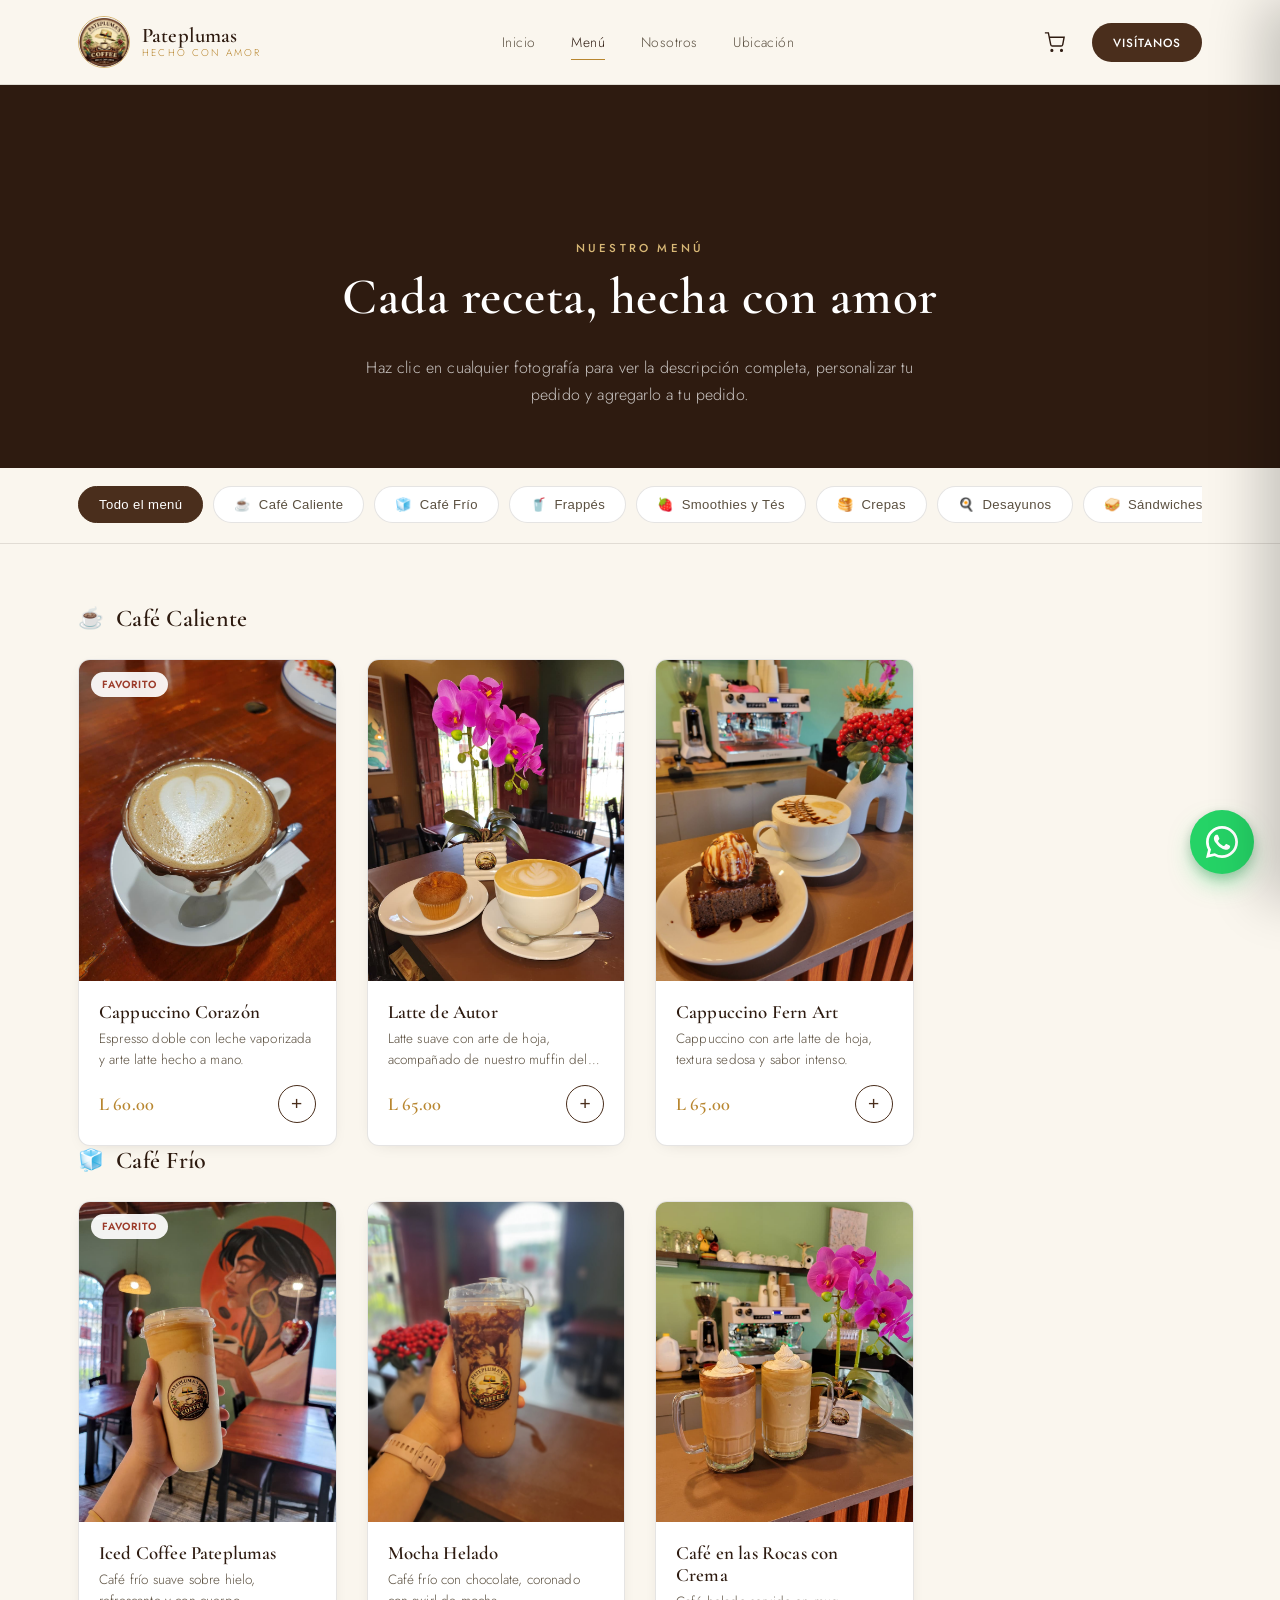
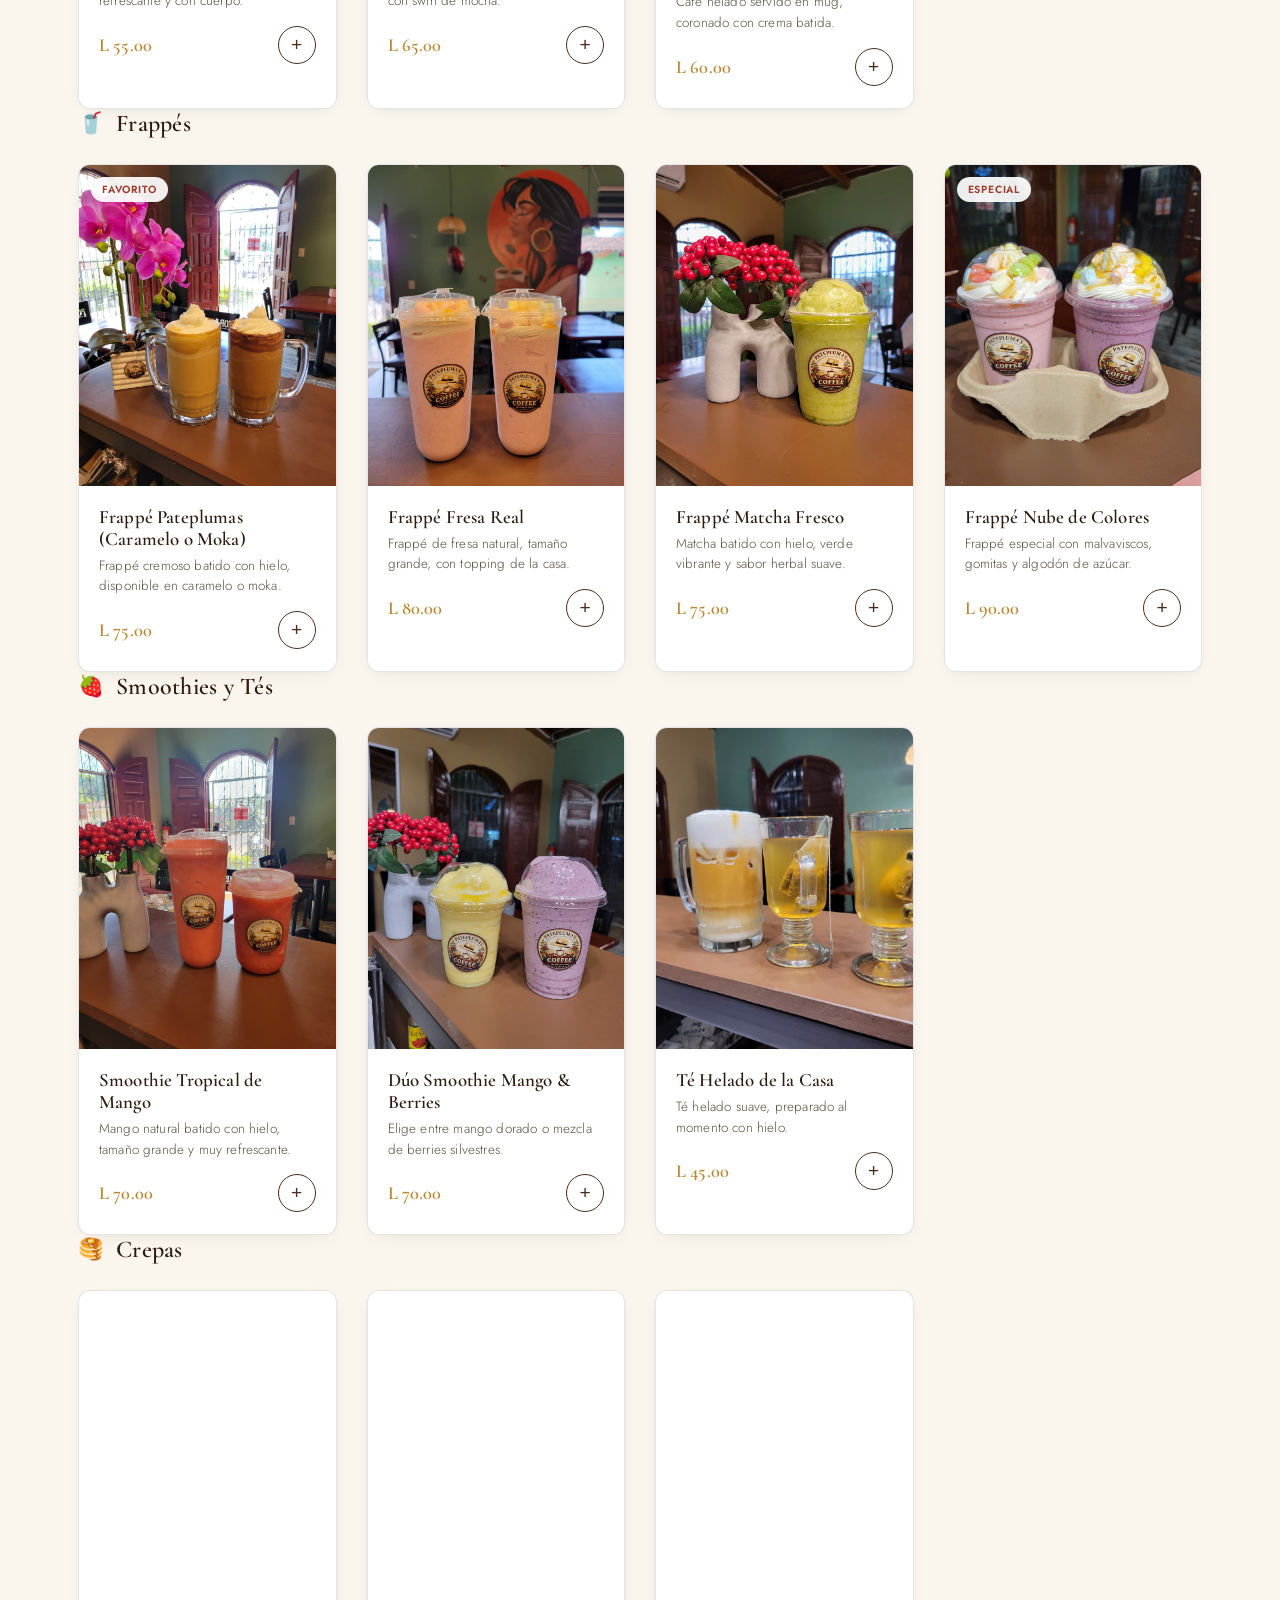
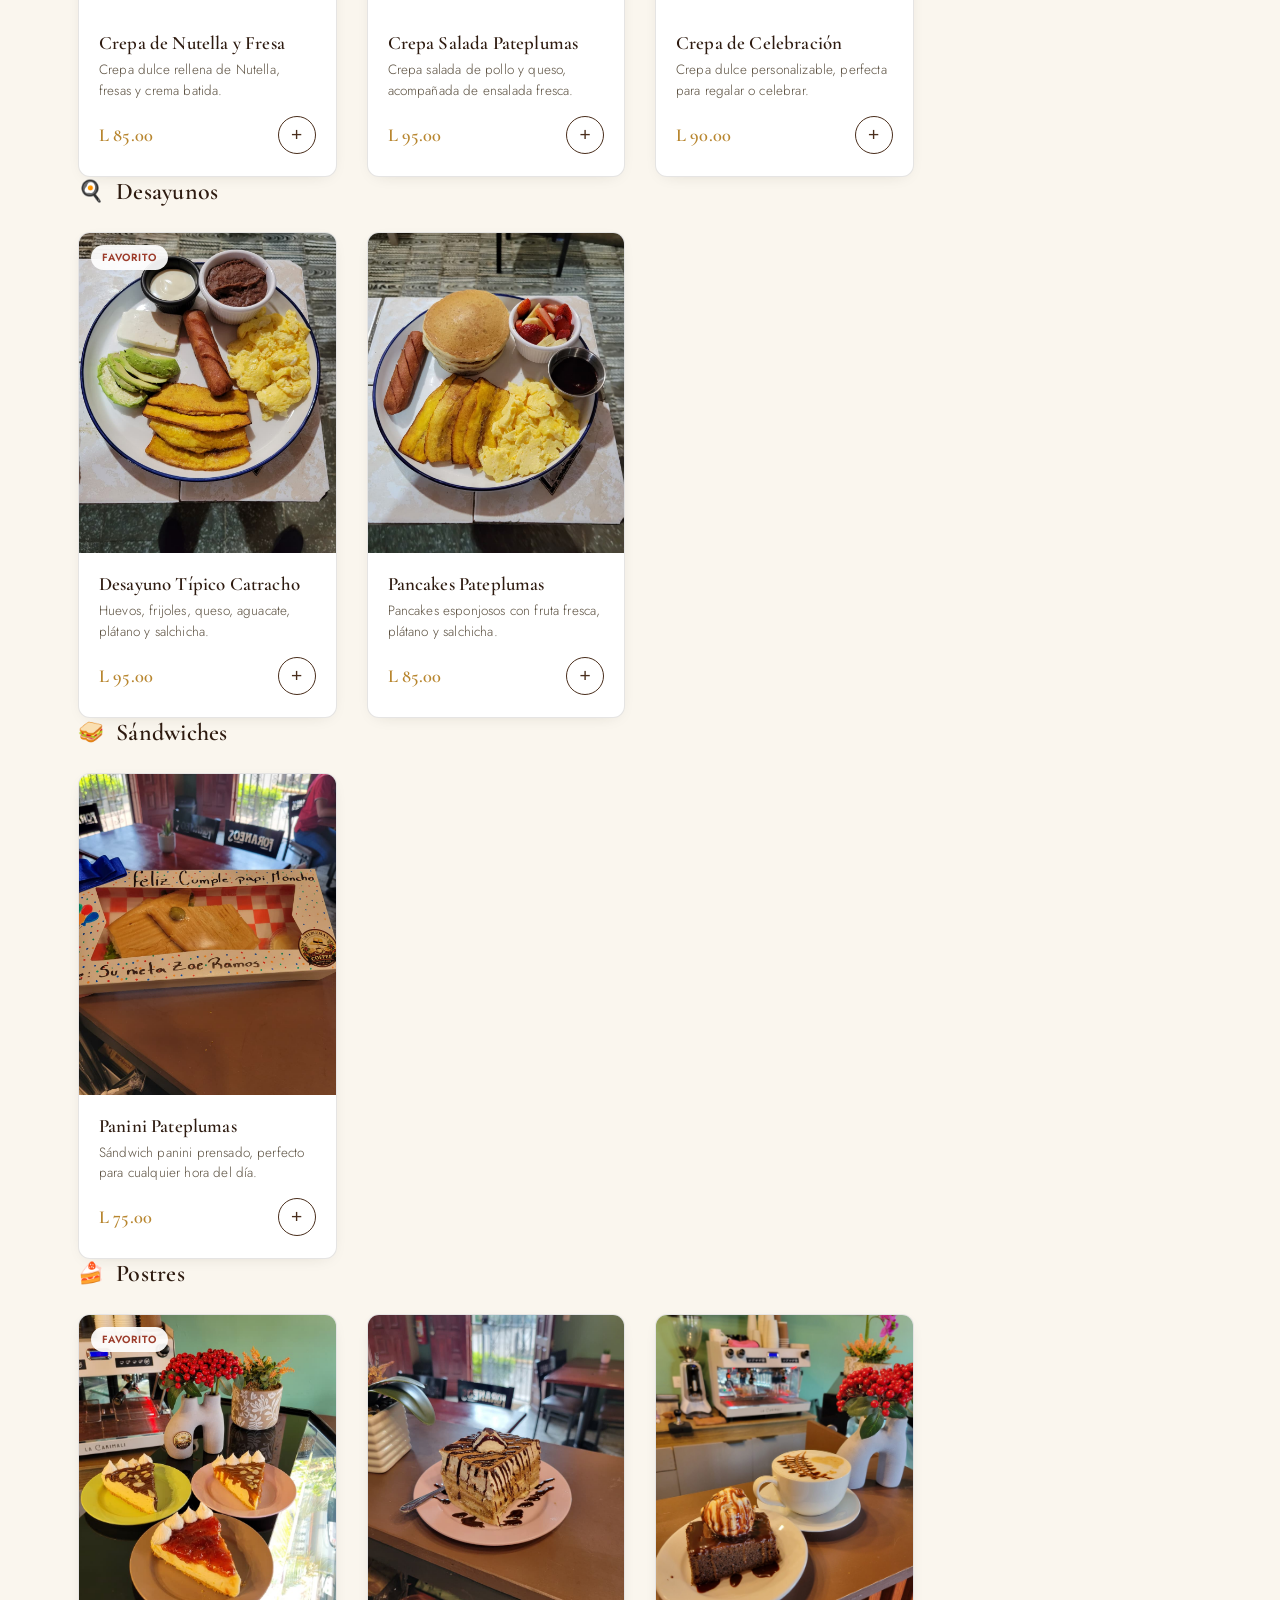
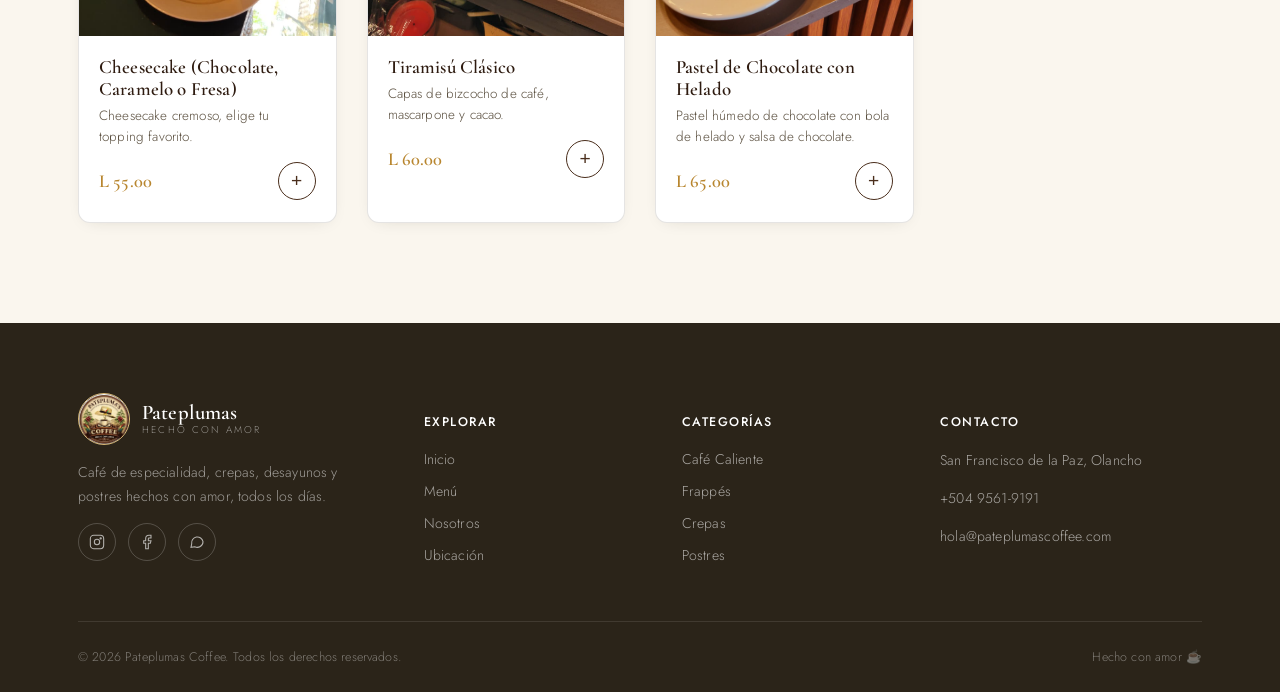
==== menu.html @ cf1da81b "Initial commit: sitio Pateplumas Coffee Sitio estático (inicio, menú, nosotros) con carrito vía What" ====
<!doctype html>
<html lang="es">
<head>
<meta charset="UTF-8" />
<meta name="viewport" content="width=device-width, initial-scale=1.0" />
<title>Menú — Pateplumas Coffee</title>
<meta name="description" content="Explora el menú completo de Pateplumas Coffee: cafés, frappés, smoothies, crepas, desayunos y postres. Ordena en línea y recoge en tienda." />
<link rel="icon" href="assets/img/logo.jpeg" />
<link rel="preconnect" href="https://fonts.googleapis.com" />
<link rel="preconnect" href="https://fonts.gstatic.com" crossorigin />
<link href="https://fonts.googleapis.com/css2?family=Cormorant+Garamond:ital,wght@0,500;0,600;0,700;1,500&family=Jost:wght@300;400;500;600&display=swap" rel="stylesheet" />
<link rel="stylesheet" href="assets/css/style.css" />
</head>
<body>

<!-- ============ HEADER ============ -->
<header class="site-header">
  <div class="container">
    <a href="index.html" class="brand">
      <img src="assets/img/logo.jpeg" alt="Pateplumas Coffee" />
      <span class="brand-text">
        <span class="name">Pateplumas</span>
        <span class="tag">Hecho con amor</span>
      </span>
    </a>

    <nav class="main-nav">
      <a href="index.html">Inicio</a>
      <a href="menu.html" class="active">Menú</a>
      <a href="nosotros.html">Nosotros</a>
      <a href="index.html#ubicacion">Ubicación</a>
    </nav>

    <div class="header-actions">
      <button type="button" class="icon-btn" data-open-cart aria-label="Ver pedido">
        <svg viewBox="0 0 24 24" fill="none" stroke="currentColor" stroke-width="1.6"><circle cx="9" cy="21" r="1"/><circle cx="20" cy="21" r="1"/><path d="M1 1h4l2.68 13.39a2 2 0 0 0 2 1.61h9.72a2 2 0 0 0 2-1.61L23 6H6"/></svg>
        <span class="cart-count">0</span>
      </button>
      <a href="index.html#ubicacion" class="btn btn-primary btn-sm">Visítanos</a>
      <button type="button" class="nav-toggle" id="nav-toggle" aria-label="Menú">
        <svg width="24" height="24" viewBox="0 0 24 24" fill="none" stroke="currentColor" stroke-width="1.6"><path d="M3 6h18M3 12h18M3 18h18"/></svg>
      </button>
    </div>
  </div>
</header>

<!-- ============ MENU HERO ============ -->
<section class="menu-hero">
  <div class="container">
    <span class="eyebrow">Nuestro menú</span>
    <h1>Cada receta, hecha con amor</h1>
    <p>Haz clic en cualquier fotografía para ver la descripción completa, personalizar tu pedido y agregarlo a tu pedido.</p>
  </div>
</section>

<!-- ============ FILTROS ============ -->
<div class="filter-bar">
  <div class="container">
    <div class="filter-scroll" id="filter-scroll">
      <button type="button" class="filter-pill active" data-filter="todos">Todo el menú</button>
      <!-- Se agregan dinámicamente los filtros por categoría -->
    </div>
  </div>
</div>

<!-- ============ PRODUCTOS ============ -->
<section class="product-section">
  <div class="container" id="menu-container"></div>
</section>

<!-- ============ FOOTER ============ -->
<footer class="site-footer">
  <div class="container">
    <div class="footer-grid">
      <div class="footer-brand">
        <a href="index.html" class="brand">
          <img src="assets/img/logo.jpeg" alt="Pateplumas Coffee" />
          <span class="brand-text"><span class="name">Pateplumas</span><span class="tag" style="color:rgba(255,255,255,0.5)">Hecho con amor</span></span>
        </a>
        <p>Café de especialidad, crepas, desayunos y postres hechos con amor, todos los días.</p>
        <div class="social-row">
          <a href="#" aria-label="Instagram"><svg width="16" height="16" viewBox="0 0 24 24" fill="none" stroke="currentColor" stroke-width="1.6"><rect x="2" y="2" width="20" height="20" rx="5"/><circle cx="12" cy="12" r="4"/><circle cx="17.5" cy="6.5" r="1"/></svg></a>
          <a href="#" aria-label="Facebook"><svg width="16" height="16" viewBox="0 0 24 24" fill="none" stroke="currentColor" stroke-width="1.6"><path d="M18 2h-3a5 5 0 0 0-5 5v3H7v4h3v8h4v-8h3l1-4h-4V7a1 1 0 0 1 1-1h3z"/></svg></a>
          <a href="#" aria-label="WhatsApp"><svg width="16" height="16" viewBox="0 0 24 24" fill="none" stroke="currentColor" stroke-width="1.6"><path d="M21 11.5a8.5 8.5 0 0 1-12.36 7.56L3 20l1.05-5.4A8.5 8.5 0 1 1 21 11.5z"/></svg></a>
        </div>
      </div>
      <div class="footer-col">
        <h5>Explorar</h5>
        <a href="index.html">Inicio</a>
        <a href="menu.html">Menú</a>
        <a href="nosotros.html">Nosotros</a>
        <a href="index.html#ubicacion">Ubicación</a>
      </div>
      <div class="footer-col">
        <h5>Categorías</h5>
        <a href="menu.html?cat=cafe-caliente">Café Caliente</a>
        <a href="menu.html?cat=frappes">Frappés</a>
        <a href="menu.html?cat=crepas">Crepas</a>
        <a href="menu.html?cat=postres">Postres</a>
      </div>
      <div class="footer-col">
        <h5>Contacto</h5>
        <p>San Francisco de la Paz, Olancho</p>
        <p>+504 9561-9191</p>
        <p>hola@pateplumascoffee.com</p>
      </div>
    </div>
    <div class="footer-bottom">
      <span>© 2026 Pateplumas Coffee. Todos los derechos reservados.</span>
      <span>Hecho con amor ☕</span>
    </div>
  </div>
</footer>

<!-- ============ OVERLAY / MODAL / DRAWER / TOAST ============ -->
<div class="overlay" id="overlay"></div>

<div class="modal" id="product-modal">
  <button type="button" class="modal-close" id="modal-close-btn" aria-label="Cerrar">
    <svg width="16" height="16" viewBox="0 0 24 24" fill="none" stroke="currentColor" stroke-width="2"><path d="M18 6 6 18M6 6l12 12"/></svg>
  </button>
  <div class="product-modal-grid">
    <div class="product-modal-photo"><img id="modal-photo" src="" alt="" /></div>
    <div class="product-modal-info">
      <span class="cat-label" id="modal-cat"></span>
      <h2 id="modal-name"></h2>
      <p class="long-desc" id="modal-desc"></p>

      <div class="option-group" id="modal-sizes">
        <div class="og-title">Tamaño</div>
        <div class="option-pills"></div>
      </div>

      <div class="option-group" id="modal-extras">
        <div class="og-title">Personaliza tu pedido</div>
        <div class="extras-list"></div>
      </div>

      <div class="qty-row">
        <div class="og-title" style="margin:0">Cantidad</div>
        <div class="qty-control">
          <button type="button" id="modal-qty-minus">−</button>
          <span id="modal-qty">1</span>
          <button type="button" id="modal-qty-plus">+</button>
        </div>
      </div>

      <div class="qty-row">
        <span class="og-title" style="margin:0">Total</span>
        <span class="modal-total" id="modal-total">L 0.00</span>
      </div>

      <button type="button" class="btn btn-primary btn-block" id="modal-add-btn">Agregar al pedido</button>
    </div>
  </div>
</div>

<div class="drawer" id="cart-drawer">
  <div class="drawer-head">
    <h3>Tu pedido</h3>
    <button type="button" class="icon-btn" data-close-cart aria-label="Cerrar pedido">
      <svg width="18" height="18" viewBox="0 0 24 24" fill="none" stroke="currentColor" stroke-width="1.8"><path d="M18 6 6 18M6 6l12 12"/></svg>
    </button>
  </div>

  <!-- Paso: Carrito -->
  <div class="checkout-step active" id="step-cart">
    <div class="drawer-body" id="drawer-cart-body"></div>
    <div class="drawer-foot">
      <div class="summary-row total"><span>Subtotal</span><span id="drawer-subtotal">L 0.00</span></div>
      <p style="font-size:0.74rem;color:var(--color-ink-soft);margin:8px 0 16px">El total final se confirma en tienda al momento de recoger.</p>
      <button type="button" class="btn btn-primary btn-block" id="cart-checkout-btn" disabled>Continuar pedido</button>
    </div>
  </div>

  <!-- Paso: Detalles del pedido -->
  <div class="checkout-step" id="step-details">
    <div class="drawer-body">
      <button type="button" class="step-back" data-back-to="cart">← Volver al pedido</button>
      <h3 style="margin-bottom:6px">Datos para recoger tu pedido</h3>
      <p style="font-size:0.82rem;margin-bottom:18px">Al enviar, se abrirá WhatsApp con tu pedido completo listo para mandar.</p>
      <form id="details-form">
        <div class="field"><label>Nombre completo</label><input type="text" id="field-name" required /></div>
        <div class="field"><label>Teléfono</label><input type="tel" id="field-phone" required /></div>
        <div class="field">
          <label>¿Cuándo recoges?</label>
          <select id="field-time" required>
            <option value="">Selecciona una opción</option>
            <option value="asap">Lo antes posible (20-25 min)</option>
            <option value="30">En 30 minutos</option>
            <option value="60">En 1 hora</option>
            <option value="120">En 2 horas</option>
          </select>
        </div>
        <div class="field">
          <label>Método de pago en tienda</label>
          <select id="field-payment">
            <option value="Efectivo">Efectivo</option>
            <option value="Tarjeta">Tarjeta</option>
          </select>
        </div>
        <div class="field"><label>Notas especiales (opcional)</label><textarea id="field-notes" placeholder="Ej. mensaje para caja de regalo, alergias, etc."></textarea></div>

        <div class="summary-row total" style="margin-bottom:18px"><span>Subtotal</span><span id="details-subtotal">L 0.00</span></div>
        <button type="submit" class="btn btn-gold btn-block">
          <svg width="18" height="18" viewBox="0 0 32 32" fill="currentColor"><path d="M16 0C7.163 0 0 7.163 0 16c0 2.837.741 5.5 2.041 7.812L0 32l8.354-2.021A15.9 15.9 0 0 0 16 32c8.837 0 16-7.163 16-16S24.837 0 16 0zm0 29.257a13.19 13.19 0 0 1-6.729-1.84l-.483-.287-4.995 1.208 1.234-4.87-.315-.5A13.19 13.19 0 0 1 2.743 16C2.743 8.7 8.7 2.743 16 2.743S29.257 8.7 29.257 16 23.3 29.257 16 29.257zm7.29-9.876c-.399-.2-2.36-1.166-2.726-1.3-.365-.133-.63-.2-.897.2-.266.399-1.03 1.3-1.263 1.566-.233.266-.465.3-.864.1-.399-.2-1.685-.621-3.21-1.981-1.187-1.059-1.989-2.367-2.222-2.766-.233-.399-.025-.615.175-.814.18-.18.4-.465.6-.698.2-.233.266-.399.4-.665.133-.266.066-.499-.033-.698-.1-.2-.897-2.164-1.229-2.964-.324-.777-.653-.672-.897-.685l-.764-.014c-.266 0-.698.1-1.063.499-.365.399-1.396 1.364-1.396 3.328 0 1.964 1.429 3.862 1.628 4.129.2.266 2.812 4.293 6.815 6.02.952.411 1.694.657 2.273.841.955.304 1.825.261 2.512.158.766-.114 2.36-.965 2.693-1.897.333-.931.333-1.73.233-1.897-.1-.166-.365-.266-.764-.465z"/></svg>
          Enviar pedido por WhatsApp
        </button>
      </form>
    </div>
  </div>

  <!-- Paso: Confirmación -->
  <div class="checkout-step" id="step-confirm">
    <div class="drawer-body">
      <div class="confirm-box">
        <div class="check-circle">✓</div>
        <p class="eyebrow" style="margin-bottom:0">Pedido listo para enviar</p>
        <div class="order-no" id="confirm-order-no">PP-000000</div>
        <p>Recoge tu pedido: <strong id="confirm-pickup"></strong></p>
        <div class="receipt" id="confirm-receipt"></div>
        <p style="font-size:0.8rem;margin-bottom:14px">Deberías ver WhatsApp abierto en otra pestaña. Si no se abrió, usa el botón:</p>
        <a href="#" id="whatsapp-link" target="_blank" rel="noopener" class="btn btn-gold btn-block" style="margin-bottom:12px">Enviar pedido por WhatsApp</a>
        <button type="button" class="btn btn-outline btn-block" id="new-order-btn">Listo</button>
      </div>
    </div>
  </div>
</div>

<a href="#" class="whatsapp-float" target="_blank" rel="noopener" aria-label="Escríbenos por WhatsApp">
  <svg viewBox="0 0 32 32" fill="#fff"><path d="M16 0C7.163 0 0 7.163 0 16c0 2.837.741 5.5 2.041 7.812L0 32l8.354-2.021A15.9 15.9 0 0 0 16 32c8.837 0 16-7.163 16-16S24.837 0 16 0zm0 29.257a13.19 13.19 0 0 1-6.729-1.84l-.483-.287-4.995 1.208 1.234-4.87-.315-.5A13.19 13.19 0 0 1 2.743 16C2.743 8.7 8.7 2.743 16 2.743S29.257 8.7 29.257 16 23.3 29.257 16 29.257zm7.29-9.876c-.399-.2-2.36-1.166-2.726-1.3-.365-.133-.63-.2-.897.2-.266.399-1.03 1.3-1.263 1.566-.233.266-.465.3-.864.1-.399-.2-1.685-.621-3.21-1.981-1.187-1.059-1.989-2.367-2.222-2.766-.233-.399-.025-.615.175-.814.18-.18.4-.465.6-.698.2-.233.266-.399.4-.665.133-.266.066-.499-.033-.698-.1-.2-.897-2.164-1.229-2.964-.324-.777-.653-.672-.897-.685l-.764-.014c-.266 0-.698.1-1.063.499-.365.399-1.396 1.364-1.396 3.328 0 1.964 1.429 3.862 1.628 4.129.2.266 2.812 4.293 6.815 6.02.952.411 1.694.657 2.273.841.955.304 1.825.261 2.512.158.766-.114 2.36-.965 2.693-1.897.333-.931.333-1.73.233-1.897-.1-.166-.365-.266-.764-.465z"/></svg>
</a>

<div class="toast" id="toast"></div>

<script src="assets/js/data.js"></script>
<script src="assets/js/app.js"></script>
<script>
  document.addEventListener("DOMContentLoaded", () => {
    // Construir filtros por categoría dinámicamente
    const filterScroll = document.getElementById("filter-scroll");
    CATEGORIES.forEach((cat) => {
      const btn = document.createElement("button");
      btn.type = "button";
      btn.className = "filter-pill";
      btn.setAttribute("data-filter", cat.id);
      btn.innerHTML = `<span>${cat.icon}</span> ${cat.name}`;
      filterScroll.appendChild(btn);
    });

    // Construir el catálogo agrupado por categoría
    const container = document.getElementById("menu-container");
    container.innerHTML = CATEGORIES.map((cat) => {
      const products = getProductsByCategory(cat.id);
      if (!products.length) return "";
      return `
        <div class="menu-category-block" data-category="${cat.id}">
          <h2 class="category-title"><span class="icon">${cat.icon}</span> ${cat.name}</h2>
          <div class="product-grid">
            ${products
              .map(
                (p) => `
              <div class="product-card" data-product-id="${p.id}">
                <div class="product-photo reveal">
                  <img src="${p.img}" alt="${p.name}" loading="lazy" />
                  ${p.tags && p.tags.length ? `<span class="product-tag">${p.tags[0]}</span>` : ""}
                </div>
                <div class="product-body">
                  <div class="pname">${p.name}</div>
                  <div class="pdesc">${p.shortDesc}</div>
                  <div class="product-footer">
                    <span class="price">${formatMoney(p.price)}</span>
                    <button type="button" class="add-btn" aria-label="Agregar">+</button>
                  </div>
                </div>
              </div>`
              )
              .join("")}
          </div>
        </div>`;
    }).join("");
    observeReveals(container);

    // Enlazar eventos de las tarjetas de producto recién insertadas
    container.querySelectorAll("[data-product-id]").forEach((el) => {
      el.addEventListener("click", (e) => {
        const addBtn = e.target.closest(".add-btn");
        const id = el.getAttribute("data-product-id");
        if (addBtn) {
          e.stopPropagation();
          quickAdd(id);
        } else {
          openProductModal(id);
        }
      });
    });

    // Re-enlazar filtros (ahora que existen todos los botones)
    document.querySelectorAll(".filter-pill[data-filter]").forEach((pill) => {
      pill.addEventListener("click", () => {
        document.querySelectorAll(".filter-pill").forEach((p) => p.classList.remove("active"));
        pill.classList.add("active");
        filterMenu(pill.getAttribute("data-filter"));
      });
    });

    // Aplicar filtro inicial desde ?cat=
    const params = new URLSearchParams(window.location.search);
    const cat = params.get("cat");
    if (cat) {
      const target = document.querySelector(`.filter-pill[data-filter="${cat}"]`);
      if (target) target.click();
    }
  });
</script>
</body>
</html>
---- assets/css/style.css ----
/* =========================================================
   PATEPLUMA'S COFFEE — Hoja de estilos principal
   Estética: elegante, cálida, colonial-boutique.
   ========================================================= */

:root {
  --color-bg: #faf6ee;
  --color-surface: #ffffff;
  --color-ink: #2b2419;
  --color-ink-soft: #5a4f3f;
  --color-brown: #4a2e1c;
  --color-brown-dark: #2e1b10;
  --color-olive: #4b5738;
  --color-olive-dark: #3a4429;
  --color-terracotta: #9c3c2b;
  --color-gold: #b8862f;
  --color-gold-soft: #d8b876;
  --color-cream: #f3e9d6;
  --color-line: rgba(43, 36, 25, 0.12);

  --font-display: "Cormorant Garamond", "Playfair Display", Georgia, serif;
  --font-body: "Jost", "Poppins", "Helvetica Neue", Arial, sans-serif;

  --radius-sm: 6px;
  --radius-md: 12px;
  --radius-lg: 22px;
  --shadow-soft: 0 10px 30px -12px rgba(43, 36, 25, 0.28);
  --shadow-lift: 0 18px 45px -14px rgba(43, 36, 25, 0.35);

  /* Todas las fotos de producto comparten esta relación de aspecto */
  --photo-ratio: 4 / 5;
}

* {
  box-sizing: border-box;
}

html {
  scroll-behavior: smooth;
}

body {
  margin: 0;
  font-family: var(--font-body);
  background: var(--color-bg);
  color: var(--color-ink);
  -webkit-font-smoothing: antialiased;
  font-weight: 300;
  letter-spacing: 0.01em;
}

img {
  max-width: 100%;
  display: block;
}

/* ---------- Efecto de entrada al hacer scroll ---------- */
.reveal {
  opacity: 0;
  transform: translateY(28px);
  transition: opacity 0.7s ease, transform 0.7s ease;
}
.reveal.is-visible {
  opacity: 1;
  transform: none;
}
@media (prefers-reduced-motion: reduce) {
  .reveal {
    transition: none;
    opacity: 1;
    transform: none;
  }
}

a {
  color: inherit;
  text-decoration: none;
}

h1, h2, h3, h4 {
  font-family: var(--font-display);
  font-weight: 600;
  color: var(--color-brown-dark);
  margin: 0 0 0.5em;
  letter-spacing: 0.01em;
}

.eyebrow {
  font-family: var(--font-body);
  font-size: 0.72rem;
  letter-spacing: 0.28em;
  text-transform: uppercase;
  color: var(--color-gold);
  font-weight: 500;
  display: inline-block;
  margin-bottom: 0.9em;
}

p {
  line-height: 1.7;
  color: var(--color-ink-soft);
}

.container {
  width: 100%;
  max-width: 1180px;
  margin: 0 auto;
  padding: 0 28px;
}

section {
  padding: 88px 0;
}

.section-head {
  text-align: center;
  max-width: 640px;
  margin: 0 auto 56px;
}

.section-head h2 {
  font-size: clamp(2rem, 3.2vw, 2.8rem);
}

.section-head p {
  margin-top: 14px;
}

/* ---------- Botones ---------- */
.btn {
  display: inline-flex;
  align-items: center;
  justify-content: center;
  gap: 8px;
  font-family: var(--font-body);
  font-size: 0.86rem;
  letter-spacing: 0.08em;
  text-transform: uppercase;
  font-weight: 500;
  padding: 15px 34px;
  border-radius: 999px;
  border: 1px solid transparent;
  cursor: pointer;
  transition: all 0.28s ease;
  white-space: nowrap;
}

.btn-primary {
  background: var(--color-brown);
  color: #fff;
}
.btn-primary:hover {
  background: var(--color-brown-dark);
  transform: translateY(-2px);
  box-shadow: var(--shadow-soft);
}

.btn-gold {
  background: var(--color-gold);
  color: #fff;
}
.btn-gold:hover {
  background: #a1741f;
  transform: translateY(-2px);
  box-shadow: var(--shadow-soft);
}

.btn-outline {
  background: transparent;
  border-color: var(--color-brown);
  color: var(--color-brown);
}
.btn-outline:hover {
  background: var(--color-brown);
  color: #fff;
}

.btn-outline-light {
  background: transparent;
  border-color: rgba(255, 255, 255, 0.7);
  color: #fff;
}
.btn-outline-light:hover {
  background: #fff;
  color: var(--color-brown-dark);
}

.btn-block {
  width: 100%;
}

.btn-sm {
  padding: 10px 20px;
  font-size: 0.74rem;
}

.btn:disabled {
  opacity: 0.5;
  cursor: not-allowed;
}

/* ---------- Header ---------- */
.site-header {
  position: sticky;
  top: 0;
  z-index: 500;
  background: rgba(250, 246, 238, 0.92);
  backdrop-filter: blur(10px);
  border-bottom: 1px solid var(--color-line);
}

.site-header .container {
  display: flex;
  align-items: center;
  justify-content: space-between;
  height: 84px;
}

.brand {
  display: flex;
  align-items: center;
  gap: 12px;
}

.brand img {
  height: 52px;
  width: 52px;
  object-fit: cover;
  border-radius: 50%;
  border: 1px solid var(--color-gold-soft);
}

.brand-text {
  display: flex;
  flex-direction: column;
  line-height: 1.1;
}

.brand-text .name {
  font-family: var(--font-display);
  font-size: 1.3rem;
  font-weight: 600;
  color: var(--color-brown-dark);
}

.brand-text .tag {
  font-size: 0.62rem;
  letter-spacing: 0.22em;
  text-transform: uppercase;
  color: var(--color-gold);
}

.main-nav {
  display: flex;
  align-items: center;
  gap: 36px;
}

.main-nav a {
  font-size: 0.86rem;
  letter-spacing: 0.03em;
  color: var(--color-ink-soft);
  position: relative;
  padding: 6px 0;
  transition: color 0.2s ease;
}

.main-nav a:hover,
.main-nav a.active {
  color: var(--color-brown-dark);
}

.main-nav a::after {
  content: "";
  position: absolute;
  left: 0;
  bottom: -2px;
  height: 1px;
  width: 0;
  background: var(--color-gold);
  transition: width 0.25s ease;
}

.main-nav a:hover::after,
.main-nav a.active::after {
  width: 100%;
}

.header-actions {
  display: flex;
  align-items: center;
  gap: 18px;
}

.icon-btn {
  position: relative;
  background: none;
  border: none;
  cursor: pointer;
  color: var(--color-brown-dark);
  display: flex;
  align-items: center;
  justify-content: center;
  width: 40px;
  height: 40px;
  border-radius: 50%;
  transition: background 0.2s ease;
}
.icon-btn:hover {
  background: var(--color-cream);
}
.icon-btn svg {
  width: 21px;
  height: 21px;
}

.cart-count {
  position: absolute;
  top: 0;
  right: 0;
  background: var(--color-terracotta);
  color: #fff;
  font-size: 0.62rem;
  min-width: 17px;
  height: 17px;
  border-radius: 50%;
  display: flex;
  align-items: center;
  justify-content: center;
  font-weight: 600;
  padding: 0 3px;
}

.nav-toggle {
  display: none;
  background: none;
  border: none;
  cursor: pointer;
  color: var(--color-brown-dark);
}

/* ---------- Hero ---------- */
.hero {
  position: relative;
  min-height: 92vh;
  display: flex;
  align-items: center;
  overflow: hidden;
  background: var(--color-brown-dark);
}

.hero-bg {
  position: absolute;
  inset: 0;
  background-size: cover;
  background-position: center 65%;
}

.hero-bg::after {
  content: "";
  position: absolute;
  inset: 0;
  background: linear-gradient(
    180deg,
    rgba(20, 14, 8, 0.55) 0%,
    rgba(20, 14, 8, 0.55) 40%,
    rgba(20, 14, 8, 0.86) 100%
  );
}

.hero-content {
  position: relative;
  z-index: 2;
  text-align: center;
  color: #fff;
  max-width: 720px;
  margin: 0 auto;
  padding: 0 24px;
}

.hero-content .eyebrow {
  color: var(--color-gold-soft);
}

.hero-content h1 {
  color: #fff;
  font-size: clamp(2.6rem, 6vw, 4.6rem);
  line-height: 1.05;
  margin-bottom: 0.35em;
}

.hero-content .subtitle {
  font-family: var(--font-display);
  font-style: italic;
  font-size: 1.3rem;
  color: var(--color-cream);
  margin-bottom: 2em;
}

.hero-actions {
  display: flex;
  gap: 16px;
  justify-content: center;
  flex-wrap: wrap;
}

.hero-scroll {
  position: absolute;
  bottom: 34px;
  left: 50%;
  transform: translateX(-50%);
  color: rgba(255, 255, 255, 0.75);
  font-size: 0.65rem;
  letter-spacing: 0.25em;
  text-transform: uppercase;
  display: flex;
  flex-direction: column;
  align-items: center;
  gap: 10px;
  z-index: 2;
}

.hero-scroll .line {
  width: 1px;
  height: 34px;
  background: rgba(255, 255, 255, 0.6);
  animation: scrollLine 2s infinite;
}

@keyframes scrollLine {
  0% { transform: scaleY(0); transform-origin: top; }
  50% { transform: scaleY(1); transform-origin: top; }
  51% { transform: scaleY(1); transform-origin: bottom; }
  100% { transform: scaleY(0); transform-origin: bottom; }
}

/* ---------- Franja de anuncio ---------- */
.strip {
  background: var(--color-brown);
  color: var(--color-cream);
  padding: 12px 0;
  font-size: 0.78rem;
  letter-spacing: 0.1em;
  text-transform: uppercase;
  text-align: center;
}
.strip strong {
  color: var(--color-gold-soft);
}

/* ---------- Nosotros ---------- */
.about {
  background: var(--color-surface);
}

.about-grid {
  display: grid;
  grid-template-columns: 1fr 1fr;
  gap: 64px;
  align-items: center;
}

.about-photos {
  display: grid;
  grid-template-columns: 1.1fr 0.9fr;
  gap: 18px;
}

.about-photos img {
  width: 100%;
  height: 100%;
  object-fit: cover;
  border-radius: var(--radius-lg);
  box-shadow: var(--shadow-soft);
}

.about-photos .tall {
  aspect-ratio: 3 / 4.4;
}

.about-photos .stack {
  display: flex;
  flex-direction: column;
  gap: 18px;
}

.about-photos .short {
  aspect-ratio: 3 / 2.1;
}

.about-text .lede {
  font-family: var(--font-display);
  font-size: 1.5rem;
  color: var(--color-brown-dark);
  font-style: italic;
  line-height: 1.5;
  margin-bottom: 22px;
}

.stat-row {
  display: flex;
  gap: 40px;
  margin-top: 34px;
  padding-top: 30px;
  border-top: 1px solid var(--color-line);
}

.stat-row .stat b {
  display: block;
  font-family: var(--font-display);
  font-size: 2.1rem;
  color: var(--color-gold);
}
.stat-row .stat span {
  font-size: 0.76rem;
  letter-spacing: 0.06em;
  text-transform: uppercase;
  color: var(--color-ink-soft);
}

/* ---------- Categorías ---------- */
.categories {
  background: var(--color-cream);
}

.category-grid {
  display: grid;
  grid-template-columns: repeat(4, 1fr);
  gap: 22px;
}

.category-card {
  position: relative;
  border-radius: var(--radius-md);
  overflow: hidden;
  aspect-ratio: 1 / 1;
  cursor: pointer;
  box-shadow: var(--shadow-soft);
}

.category-card img {
  position: absolute;
  inset: 0;
  width: 100%;
  height: 100%;
  object-fit: cover;
  transition: transform 0.5s ease;
}

.category-card:hover img {
  transform: scale(1.07);
}

.category-card::after {
  content: "";
  position: absolute;
  inset: 0;
  background: linear-gradient(180deg, rgba(20, 14, 8, 0) 45%, rgba(20, 14, 8, 0.82) 100%);
}

.category-card .label {
  position: absolute;
  left: 18px;
  right: 18px;
  bottom: 16px;
  z-index: 2;
  color: #fff;
}

.category-card .label .icon {
  font-size: 1.1rem;
}

.category-card .label .name {
  font-family: var(--font-display);
  font-size: 1.2rem;
  font-weight: 600;
}

/* ---------- Menu filter ---------- */
.menu-hero {
  background: var(--color-brown-dark);
  color: #fff;
  padding: 150px 0 60px;
  text-align: center;
}
.menu-hero .eyebrow { color: var(--color-gold-soft); }
.menu-hero h1 { color: #fff; font-size: clamp(2.2rem, 4vw, 3.2rem); }
.menu-hero p { color: rgba(255,255,255,0.75); max-width: 560px; margin: 12px auto 0; }

.filter-bar {
  position: sticky;
  top: 84px;
  z-index: 400;
  background: var(--color-bg);
  border-bottom: 1px solid var(--color-line);
  padding: 18px 0;
}

.filter-scroll {
  display: flex;
  gap: 10px;
  overflow-x: auto;
  scrollbar-width: none;
  padding-bottom: 2px;
}
.filter-scroll::-webkit-scrollbar { display: none; }

.filter-pill {
  flex: 0 0 auto;
  padding: 10px 20px;
  border-radius: 999px;
  border: 1px solid var(--color-line);
  background: var(--color-surface);
  font-size: 0.82rem;
  letter-spacing: 0.03em;
  cursor: pointer;
  transition: all 0.2s ease;
  display: flex;
  align-items: center;
  gap: 8px;
  color: var(--color-ink-soft);
}

.filter-pill:hover {
  border-color: var(--color-gold);
}

.filter-pill.active {
  background: var(--color-brown);
  border-color: var(--color-brown);
  color: #fff;
}

/* ---------- Product grid ---------- */
.product-section {
  padding: 60px 0 100px;
}

.product-grid {
  display: grid;
  grid-template-columns: repeat(auto-fill, minmax(255px, 1fr));
  gap: 30px;
}

.category-title {
  font-size: 1.5rem;
  margin: 56px 0 26px;
  display: flex;
  align-items: center;
  gap: 12px;
}
.category-title:first-child { margin-top: 0; }
.category-title .icon { font-size: 1.3rem; }

.product-card {
  background: var(--color-surface);
  border-radius: var(--radius-md);
  overflow: hidden;
  cursor: pointer;
  box-shadow: 0 4px 18px -10px rgba(43,36,25,0.22);
  transition: transform 0.3s ease, box-shadow 0.3s ease;
  border: 1px solid var(--color-line);
}

.product-card:hover {
  transform: translateY(-6px);
  box-shadow: var(--shadow-lift);
}

.product-photo {
  position: relative;
  width: 100%;
  aspect-ratio: var(--photo-ratio);
  overflow: hidden;
  background: var(--color-cream);
}

.product-photo img {
  width: 100%;
  height: 100%;
  object-fit: cover;
  transition: transform 0.6s ease;
}

.product-card:hover .product-photo img {
  transform: scale(1.06);
}

.product-tag {
  position: absolute;
  top: 12px;
  left: 12px;
  background: rgba(255,255,255,0.92);
  color: var(--color-terracotta);
  font-size: 0.65rem;
  letter-spacing: 0.08em;
  text-transform: uppercase;
  padding: 5px 11px;
  border-radius: 999px;
  font-weight: 600;
}

.product-body {
  padding: 20px 20px 22px;
}

.product-body .pname {
  font-family: var(--font-display);
  font-size: 1.18rem;
  font-weight: 600;
  color: var(--color-brown-dark);
  margin-bottom: 6px;
}

.product-body .pdesc {
  font-size: 0.84rem;
  color: var(--color-ink-soft);
  line-height: 1.55;
  display: -webkit-box;
  -webkit-line-clamp: 2;
  -webkit-box-orient: vertical;
  overflow: hidden;
  margin-bottom: 14px;
  min-height: 2.6em;
}

.product-footer {
  display: flex;
  align-items: center;
  justify-content: space-between;
}

.price {
  font-family: var(--font-display);
  font-size: 1.15rem;
  font-weight: 600;
  color: var(--color-gold);
}

.add-btn {
  width: 38px;
  height: 38px;
  border-radius: 50%;
  border: 1px solid var(--color-brown);
  background: transparent;
  color: var(--color-brown);
  font-size: 1.2rem;
  cursor: pointer;
  display: flex;
  align-items: center;
  justify-content: center;
  transition: all 0.2s ease;
}
.add-btn:hover {
  background: var(--color-brown);
  color: #fff;
}

/* ---------- Ubicación ---------- */
.location {
  background: var(--color-olive);
  color: #fff;
}
.location h2 { color: #fff; }
.location .section-head p { color: rgba(255,255,255,0.78); }

.location-grid {
  display: grid;
  grid-template-columns: 1fr 1fr;
  gap: 50px;
  align-items: stretch;
}

.location-card {
  background: rgba(255,255,255,0.06);
  border: 1px solid rgba(255,255,255,0.16);
  border-radius: var(--radius-lg);
  padding: 40px;
}

.info-row {
  display: flex;
  gap: 16px;
  margin-bottom: 26px;
}
.info-row:last-child { margin-bottom: 0; }

.info-row .ico {
  width: 42px;
  height: 42px;
  border-radius: 50%;
  background: rgba(216, 184, 118, 0.18);
  color: var(--color-gold-soft);
  display: flex;
  align-items: center;
  justify-content: center;
  flex-shrink: 0;
}

.info-row h4 {
  color: #fff;
  font-size: 1.05rem;
  margin-bottom: 4px;
}
.info-row p {
  color: rgba(255,255,255,0.72);
  margin: 0;
  font-size: 0.9rem;
}

.map-frame {
  border-radius: var(--radius-lg);
  overflow: hidden;
  min-height: 320px;
  background: var(--color-olive-dark);
  position: relative;
}
.map-frame iframe {
  width: 100%;
  height: 100%;
  min-height: 320px;
  border: 0;
  filter: grayscale(0.3) sepia(0.15);
}

/* ---------- Testimonios ---------- */
.testimonials {
  background: var(--color-bg);
}

.testi-grid {
  display: grid;
  grid-template-columns: repeat(3, 1fr);
  gap: 26px;
}

.testi-card {
  background: var(--color-surface);
  border: 1px solid var(--color-line);
  border-radius: var(--radius-md);
  padding: 32px;
}

.testi-card .stars {
  color: var(--color-gold);
  letter-spacing: 2px;
  margin-bottom: 14px;
}

.testi-card p {
  font-style: italic;
  color: var(--color-ink);
}

.testi-card .who {
  margin-top: 18px;
  font-size: 0.82rem;
  font-weight: 600;
  color: var(--color-brown);
  font-style: normal;
}

/* ---------- CTA final ---------- */
.cta-final {
  background: var(--color-brown-dark);
  color: #fff;
  text-align: center;
}
.cta-final h2 { color: #fff; }
.cta-final p { color: rgba(255,255,255,0.75); max-width: 520px; margin: 0 auto 30px; }

/* ---------- Footer ---------- */
.site-footer {
  background: var(--color-ink);
  color: rgba(255,255,255,0.65);
  padding: 70px 0 26px;
}

.footer-grid {
  display: grid;
  grid-template-columns: 1.4fr 1fr 1fr 1.2fr;
  gap: 40px;
  padding-bottom: 44px;
  border-bottom: 1px solid rgba(255,255,255,0.1);
}

.footer-brand .brand-text .name { color: #fff; }
.footer-brand p {
  color: rgba(255,255,255,0.55);
  font-size: 0.88rem;
  margin-top: 16px;
  max-width: 280px;
}

.footer-col h5 {
  font-family: var(--font-body);
  color: #fff;
  font-size: 0.78rem;
  letter-spacing: 0.12em;
  text-transform: uppercase;
  margin-bottom: 18px;
  font-weight: 500;
}

.footer-col a, .footer-col p {
  display: block;
  font-size: 0.88rem;
  color: rgba(255,255,255,0.6);
  margin-bottom: 12px;
  transition: color 0.2s ease;
}
.footer-col a:hover { color: var(--color-gold-soft); }

.social-row {
  display: flex;
  gap: 12px;
  margin-top: 6px;
}
.social-row a {
  width: 38px;
  height: 38px;
  border-radius: 50%;
  border: 1px solid rgba(255,255,255,0.2);
  display: flex;
  align-items: center;
  justify-content: center;
  margin: 0;
}
.social-row a:hover {
  border-color: var(--color-gold-soft);
  background: rgba(216,184,118,0.1);
}

.footer-bottom {
  display: flex;
  justify-content: space-between;
  align-items: center;
  padding-top: 26px;
  font-size: 0.78rem;
  color: rgba(255,255,255,0.4);
  flex-wrap: wrap;
  gap: 10px;
}

/* =========================================================
   MODAL: Detalle de producto
   ========================================================= */
.overlay {
  position: fixed;
  inset: 0;
  background: rgba(20, 14, 8, 0.6);
  backdrop-filter: blur(3px);
  z-index: 900;
  opacity: 0;
  pointer-events: none;
  transition: opacity 0.3s ease;
}
.overlay.show {
  opacity: 1;
  pointer-events: auto;
}

.modal {
  position: fixed;
  z-index: 901;
  top: 50%;
  left: 50%;
  transform: translate(-50%, -48%);
  width: min(920px, 92vw);
  max-height: 88vh;
  overflow: hidden;
  background: var(--color-surface);
  border-radius: var(--radius-lg);
  box-shadow: var(--shadow-lift);
  opacity: 0;
  pointer-events: none;
  transition: opacity 0.3s ease, transform 0.3s ease;
}
.modal.show {
  opacity: 1;
  transform: translate(-50%, -50%);
  pointer-events: auto;
}

.modal-close {
  position: absolute;
  top: 18px;
  right: 18px;
  z-index: 3;
  width: 38px;
  height: 38px;
  border-radius: 50%;
  background: rgba(255,255,255,0.92);
  border: none;
  cursor: pointer;
  display: flex;
  align-items: center;
  justify-content: center;
  color: var(--color-brown-dark);
  box-shadow: 0 4px 14px rgba(0,0,0,0.15);
}

.product-modal-grid {
  display: grid;
  grid-template-columns: 1fr 1fr;
  max-height: 88vh;
  overflow-y: auto;
}

.product-modal-photo {
  position: relative;
  aspect-ratio: var(--photo-ratio);
  overflow: hidden;
}
.product-modal-photo img {
  width: 100%;
  height: 100%;
  object-fit: cover;
}

.product-modal-info {
  padding: 46px 42px;
  overflow-y: auto;
}

.product-modal-info .cat-label {
  font-size: 0.68rem;
  letter-spacing: 0.2em;
  text-transform: uppercase;
  color: var(--color-gold);
  margin-bottom: 10px;
  display: block;
}

.product-modal-info h2 {
  font-size: 1.9rem;
  margin-bottom: 12px;
}

.product-modal-info .long-desc {
  font-size: 0.93rem;
  margin-bottom: 26px;
}

.option-group {
  margin-bottom: 22px;
}

.option-group .og-title {
  font-size: 0.76rem;
  letter-spacing: 0.08em;
  text-transform: uppercase;
  color: var(--color-ink-soft);
  margin-bottom: 10px;
  font-weight: 500;
}

.option-pills {
  display: flex;
  gap: 10px;
  flex-wrap: wrap;
}

.option-pill {
  padding: 9px 16px;
  border-radius: 999px;
  border: 1px solid var(--color-line);
  font-size: 0.82rem;
  cursor: pointer;
  transition: all 0.2s ease;
  background: var(--color-surface);
}
.option-pill:hover { border-color: var(--color-gold); }
.option-pill.selected {
  background: var(--color-brown);
  border-color: var(--color-brown);
  color: #fff;
}

.extra-row {
  display: flex;
  align-items: center;
  justify-content: space-between;
  padding: 10px 0;
  border-bottom: 1px dashed var(--color-line);
  font-size: 0.88rem;
}
.extra-row:last-child { border-bottom: none; }

.extra-row label {
  display: flex;
  align-items: center;
  gap: 10px;
  cursor: pointer;
}

.extra-row .extra-delta {
  color: var(--color-gold);
  font-size: 0.82rem;
}

.qty-row {
  display: flex;
  align-items: center;
  justify-content: space-between;
  margin: 28px 0 22px;
}

.qty-control {
  display: flex;
  align-items: center;
  border: 1px solid var(--color-line);
  border-radius: 999px;
  overflow: hidden;
}
.qty-control button {
  width: 38px;
  height: 38px;
  border: none;
  background: var(--color-cream);
  cursor: pointer;
  font-size: 1.05rem;
  color: var(--color-brown-dark);
}
.qty-control span {
  width: 40px;
  text-align: center;
  font-weight: 600;
}

.modal-total {
  font-family: var(--font-display);
  font-size: 1.5rem;
  color: var(--color-brown-dark);
  font-weight: 600;
}

/* =========================================================
   CART DRAWER
   ========================================================= */
.drawer {
  position: fixed;
  top: 0;
  right: 0;
  bottom: 0;
  width: min(440px, 100vw);
  background: var(--color-surface);
  z-index: 950;
  transform: translateX(100%);
  transition: transform 0.35s ease;
  display: flex;
  flex-direction: column;
  box-shadow: -20px 0 50px rgba(0,0,0,0.2);
}
.drawer.show {
  transform: translateX(0);
}

.drawer-head {
  padding: 26px 26px 18px;
  border-bottom: 1px solid var(--color-line);
  display: flex;
  align-items: center;
  justify-content: space-between;
}

.drawer-head h3 {
  margin: 0;
  font-size: 1.3rem;
}

.drawer-body {
  flex: 1;
  overflow-y: auto;
  padding: 20px 26px;
}

.drawer-foot {
  padding: 22px 26px 28px;
  border-top: 1px solid var(--color-line);
}

.cart-empty {
  text-align: center;
  padding: 60px 10px;
  color: var(--color-ink-soft);
}
.cart-empty .icon { font-size: 2.6rem; margin-bottom: 14px; }

.cart-item {
  display: flex;
  gap: 14px;
  padding: 16px 0;
  border-bottom: 1px solid var(--color-line);
}

.cart-item img {
  width: 72px;
  height: 72px;
  aspect-ratio: 1/1;
  object-fit: cover;
  border-radius: var(--radius-sm);
  flex-shrink: 0;
}

.cart-item-info {
  flex: 1;
  min-width: 0;
}

.cart-item-info .ci-name {
  font-weight: 600;
  font-size: 0.92rem;
  color: var(--color-brown-dark);
  margin-bottom: 3px;
}

.cart-item-info .ci-opts {
  font-size: 0.76rem;
  color: var(--color-ink-soft);
  margin-bottom: 8px;
  line-height: 1.4;
}

.cart-item-controls {
  display: flex;
  align-items: center;
  justify-content: space-between;
}

.cart-item-remove {
  background: none;
  border: none;
  color: var(--color-terracotta);
  font-size: 0.74rem;
  cursor: pointer;
  text-decoration: underline;
}

.cart-item-price {
  font-weight: 600;
  color: var(--color-gold);
  font-size: 0.88rem;
}

.mini-qty {
  display: flex;
  align-items: center;
  gap: 10px;
  border: 1px solid var(--color-line);
  border-radius: 999px;
  padding: 3px 4px;
}
.mini-qty button {
  width: 22px;
  height: 22px;
  border-radius: 50%;
  border: none;
  background: var(--color-cream);
  cursor: pointer;
  font-size: 0.85rem;
  line-height: 1;
}
.mini-qty span { font-size: 0.82rem; min-width: 14px; text-align: center; }

.summary-row {
  display: flex;
  justify-content: space-between;
  font-size: 0.88rem;
  color: var(--color-ink-soft);
  margin-bottom: 10px;
}
.summary-row.total {
  font-size: 1.1rem;
  font-weight: 700;
  color: var(--color-brown-dark);
  margin-top: 14px;
  padding-top: 14px;
  border-top: 1px solid var(--color-line);
}

/* =========================================================
   CHECKOUT FLOW (dentro del drawer)
   ========================================================= */
.checkout-step { display: none; }
.checkout-step.active { display: block; }

.step-back {
  display: inline-flex;
  align-items: center;
  gap: 6px;
  background: none;
  border: none;
  color: var(--color-ink-soft);
  font-size: 0.82rem;
  cursor: pointer;
  margin-bottom: 18px;
  padding: 0;
}

.field {
  margin-bottom: 16px;
}
.field label {
  display: block;
  font-size: 0.78rem;
  font-weight: 500;
  color: var(--color-ink-soft);
  margin-bottom: 6px;
}
.field input,
.field select,
.field textarea {
  width: 100%;
  padding: 12px 14px;
  border-radius: var(--radius-sm);
  border: 1px solid var(--color-line);
  font-family: var(--font-body);
  font-size: 0.9rem;
  background: var(--color-bg);
  color: var(--color-ink);
}
.field input:focus,
.field select:focus,
.field textarea:focus {
  outline: none;
  border-color: var(--color-gold);
}
.field textarea { resize: vertical; min-height: 70px; }

.confirm-box {
  text-align: center;
  padding: 10px 0 6px;
}
.confirm-box .check-circle {
  width: 64px;
  height: 64px;
  border-radius: 50%;
  background: var(--color-olive);
  color: #fff;
  display: flex;
  align-items: center;
  justify-content: center;
  margin: 0 auto 20px;
  font-size: 1.8rem;
}
.confirm-box .order-no {
  font-family: var(--font-display);
  font-size: 1.6rem;
  color: var(--color-brown-dark);
  margin: 6px 0 4px;
}
.confirm-box p { font-size: 0.86rem; }

.receipt {
  background: var(--color-bg);
  border: 1px dashed var(--color-line);
  border-radius: var(--radius-sm);
  padding: 16px;
  margin: 20px 0;
  text-align: left;
  font-size: 0.84rem;
}
.receipt .r-row {
  display: flex;
  justify-content: space-between;
  padding: 5px 0;
  color: var(--color-ink-soft);
}
.receipt .r-row.total {
  border-top: 1px solid var(--color-line);
  margin-top: 8px;
  padding-top: 10px;
  font-weight: 700;
  color: var(--color-brown-dark);
}

/* ---------- Botón flotante de WhatsApp ---------- */
.whatsapp-float {
  position: fixed;
  right: 26px;
  bottom: 26px;
  width: 64px;
  height: 64px;
  border-radius: 50%;
  background: #25d366;
  display: flex;
  align-items: center;
  justify-content: center;
  z-index: 850;
  box-shadow: 0 12px 26px -6px rgba(37, 211, 102, 0.55), 0 4px 12px rgba(0, 0, 0, 0.2);
  transition: transform 0.25s ease;
  animation: waPulse 2.6s ease-out infinite;
}

.whatsapp-float:hover {
  transform: scale(1.08);
}

.whatsapp-float svg {
  width: 32px;
  height: 32px;
}

@keyframes waPulse {
  0% {
    box-shadow: 0 0 0 0 rgba(37, 211, 102, 0.55), 0 12px 26px -6px rgba(37, 211, 102, 0.55);
  }
  70% {
    box-shadow: 0 0 0 16px rgba(37, 211, 102, 0), 0 12px 26px -6px rgba(37, 211, 102, 0.55);
  }
  100% {
    box-shadow: 0 0 0 0 rgba(37, 211, 102, 0), 0 12px 26px -6px rgba(37, 211, 102, 0.55);
  }
}

@media (max-width: 760px) {
  .whatsapp-float {
    right: 18px;
    bottom: 18px;
    width: 58px;
    height: 58px;
  }
  .whatsapp-float svg {
    width: 28px;
    height: 28px;
  }
}

/* ---------- Toast ---------- */
.toast {
  position: fixed;
  bottom: 28px;
  left: 50%;
  transform: translateX(-50%) translateY(20px);
  background: var(--color-brown-dark);
  color: #fff;
  padding: 14px 26px;
  border-radius: 999px;
  font-size: 0.86rem;
  z-index: 1000;
  opacity: 0;
  pointer-events: none;
  transition: all 0.3s ease;
  display: flex;
  align-items: center;
  gap: 10px;
  box-shadow: var(--shadow-lift);
}
.toast.show {
  opacity: 1;
  transform: translateX(-50%) translateY(0);
}

/* =========================================================
   Página "Nosotros" extra bits
   ========================================================= */
.page-hero {
  background: var(--color-brown-dark);
  color: #fff;
  padding: 150px 0 90px;
  text-align: center;
  position: relative;
  overflow: hidden;
}
.page-hero .eyebrow { color: var(--color-gold-soft); }
.page-hero h1 { color: #fff; font-size: clamp(2.2rem, 4vw, 3.4rem); }

.gallery-grid {
  display: grid;
  grid-template-columns: repeat(4, 1fr);
  gap: 16px;
}
.gallery-grid img {
  width: 100%;
  aspect-ratio: 1 / 1;
  object-fit: cover;
  border-radius: var(--radius-sm);
  transition: transform 0.4s ease;
}
.gallery-grid img:hover { transform: scale(1.03); }

.values-grid {
  display: grid;
  grid-template-columns: repeat(3, 1fr);
  gap: 30px;
}
.value-card {
  text-align: center;
  padding: 20px;
}
.value-card .vi {
  font-size: 2rem;
  margin-bottom: 16px;
}
.value-card h3 { font-size: 1.2rem; }

/* =========================================================
   Responsive
   ========================================================= */
@media (max-width: 980px) {
  .about-grid { grid-template-columns: 1fr; gap: 40px; }
  .category-grid { grid-template-columns: repeat(2, 1fr); }
  .location-grid { grid-template-columns: 1fr; }
  .testi-grid { grid-template-columns: 1fr; }
  .footer-grid { grid-template-columns: 1fr 1fr; }
  .product-modal-grid { grid-template-columns: 1fr; }
  .product-modal-photo { aspect-ratio: 16/9; }
  .values-grid { grid-template-columns: 1fr; }
  .gallery-grid { grid-template-columns: repeat(2, 1fr); }
}

@media (max-width: 760px) {
  .site-header .container { position: relative; }
  .main-nav {
    display: none;
    position: absolute;
    top: 100%;
    left: 0;
    right: 0;
    flex-direction: column;
    align-items: flex-start;
    gap: 2px;
    background: var(--color-cream);
    padding: 12px 24px 20px;
    border-bottom: 1px solid var(--color-line);
    box-shadow: var(--shadow-lift);
  }
  .main-nav.show-mobile { display: flex; }
  .main-nav a { width: 100%; padding: 12px 0; }
  .nav-toggle { display: flex; }
  section { padding: 60px 0; }
  .category-grid { grid-template-columns: 1fr 1fr; }
  .product-grid { grid-template-columns: repeat(auto-fill, minmax(160px, 1fr)); gap: 18px; }
  .product-body { padding: 14px 14px 16px; }
  .footer-grid { grid-template-columns: 1fr; gap: 30px; }
  .stat-row { flex-wrap: wrap; gap: 24px; }
  .location-card { padding: 28px 24px; }
  .drawer { width: 100vw; }
  .modal { width: 100vw; height: 100%; max-height: 100vh; border-radius: 0; top: 0; left: 0; transform: none; }
  .modal.show { transform: none; }
  .product-modal-info { padding: 30px 22px; }
}
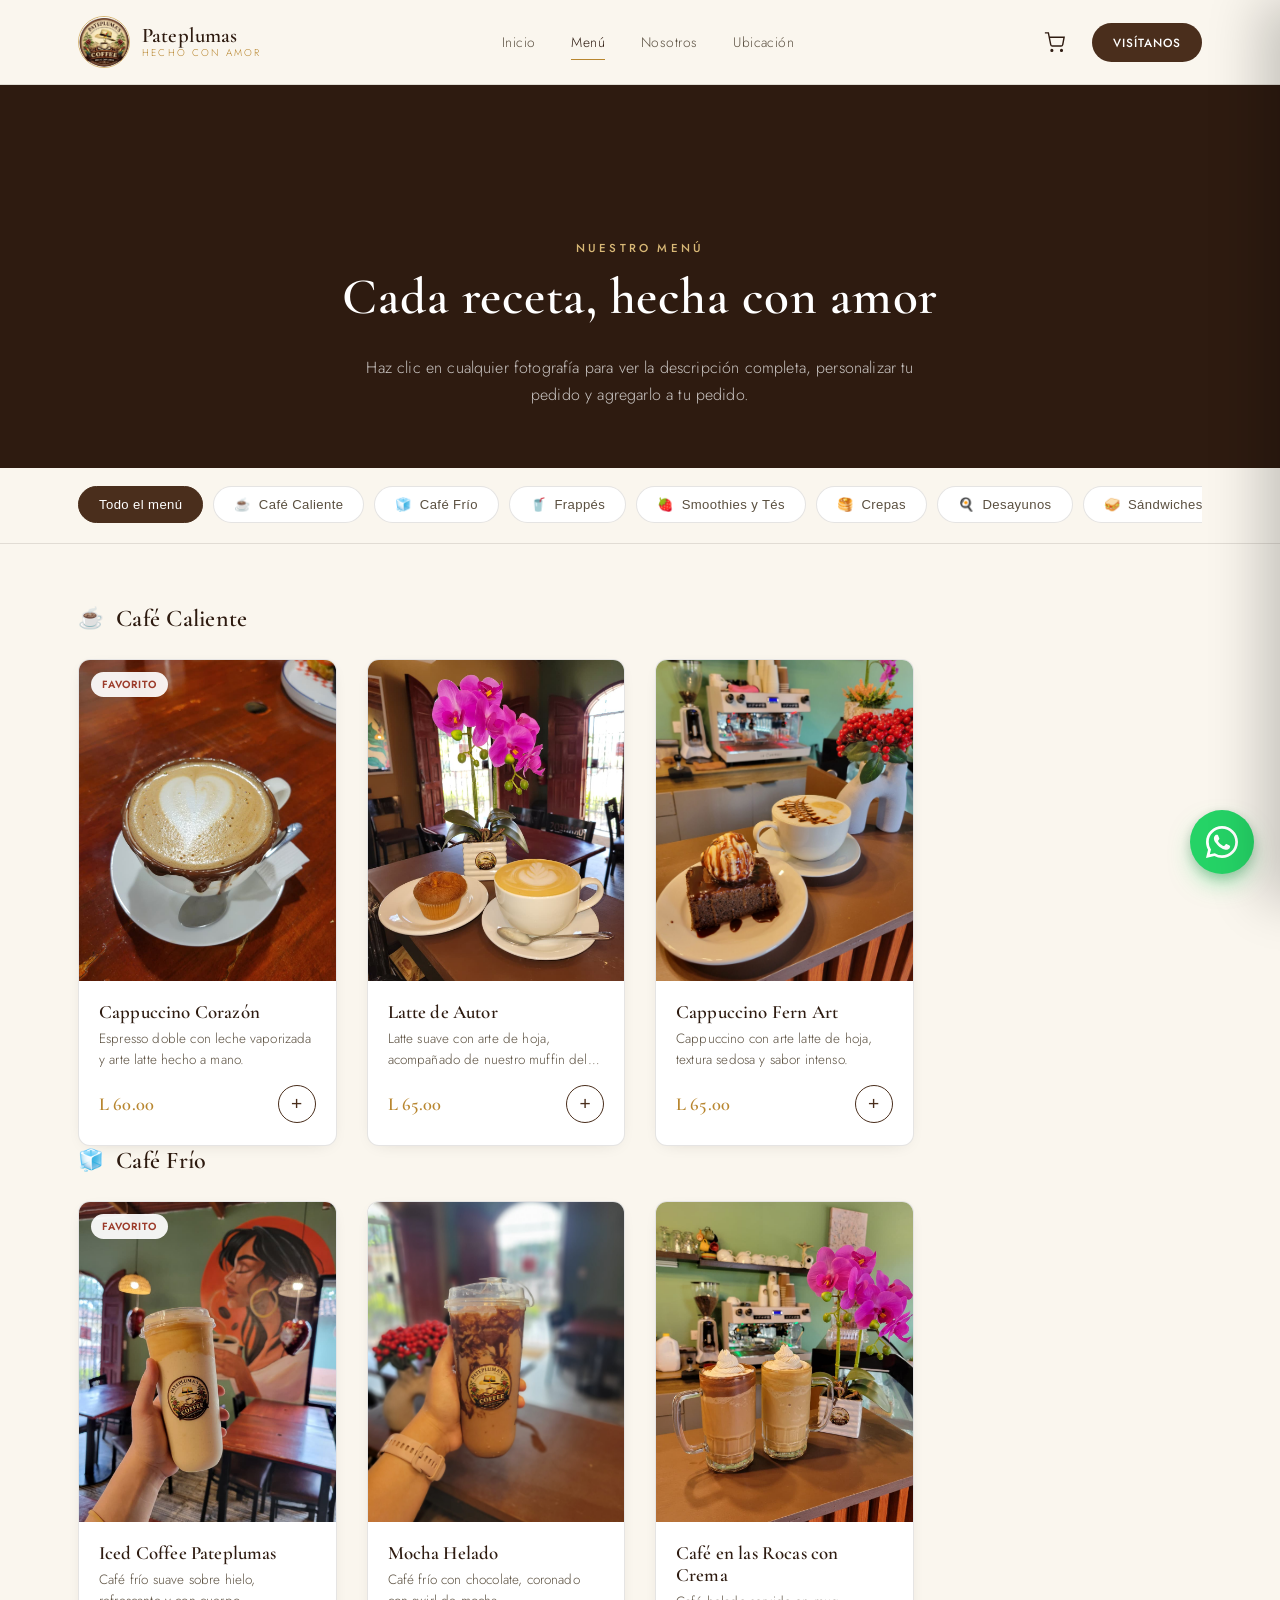
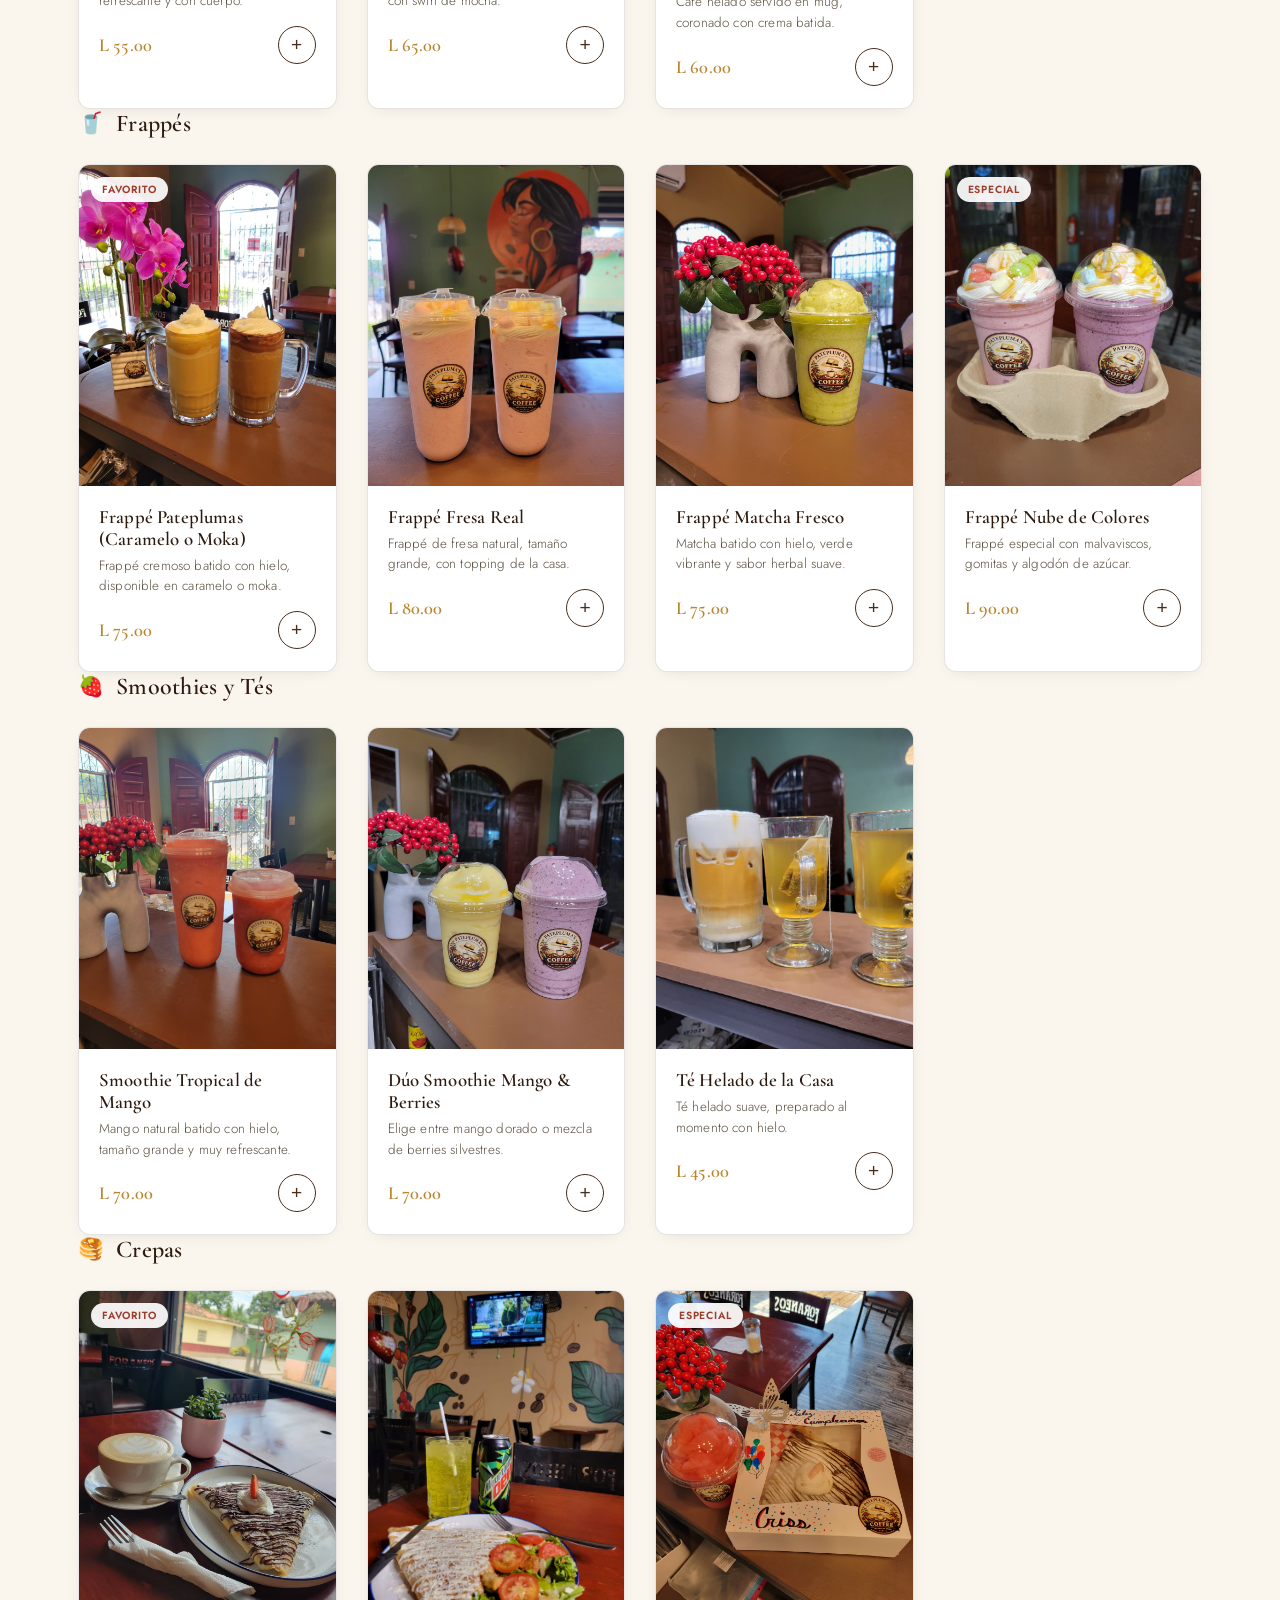
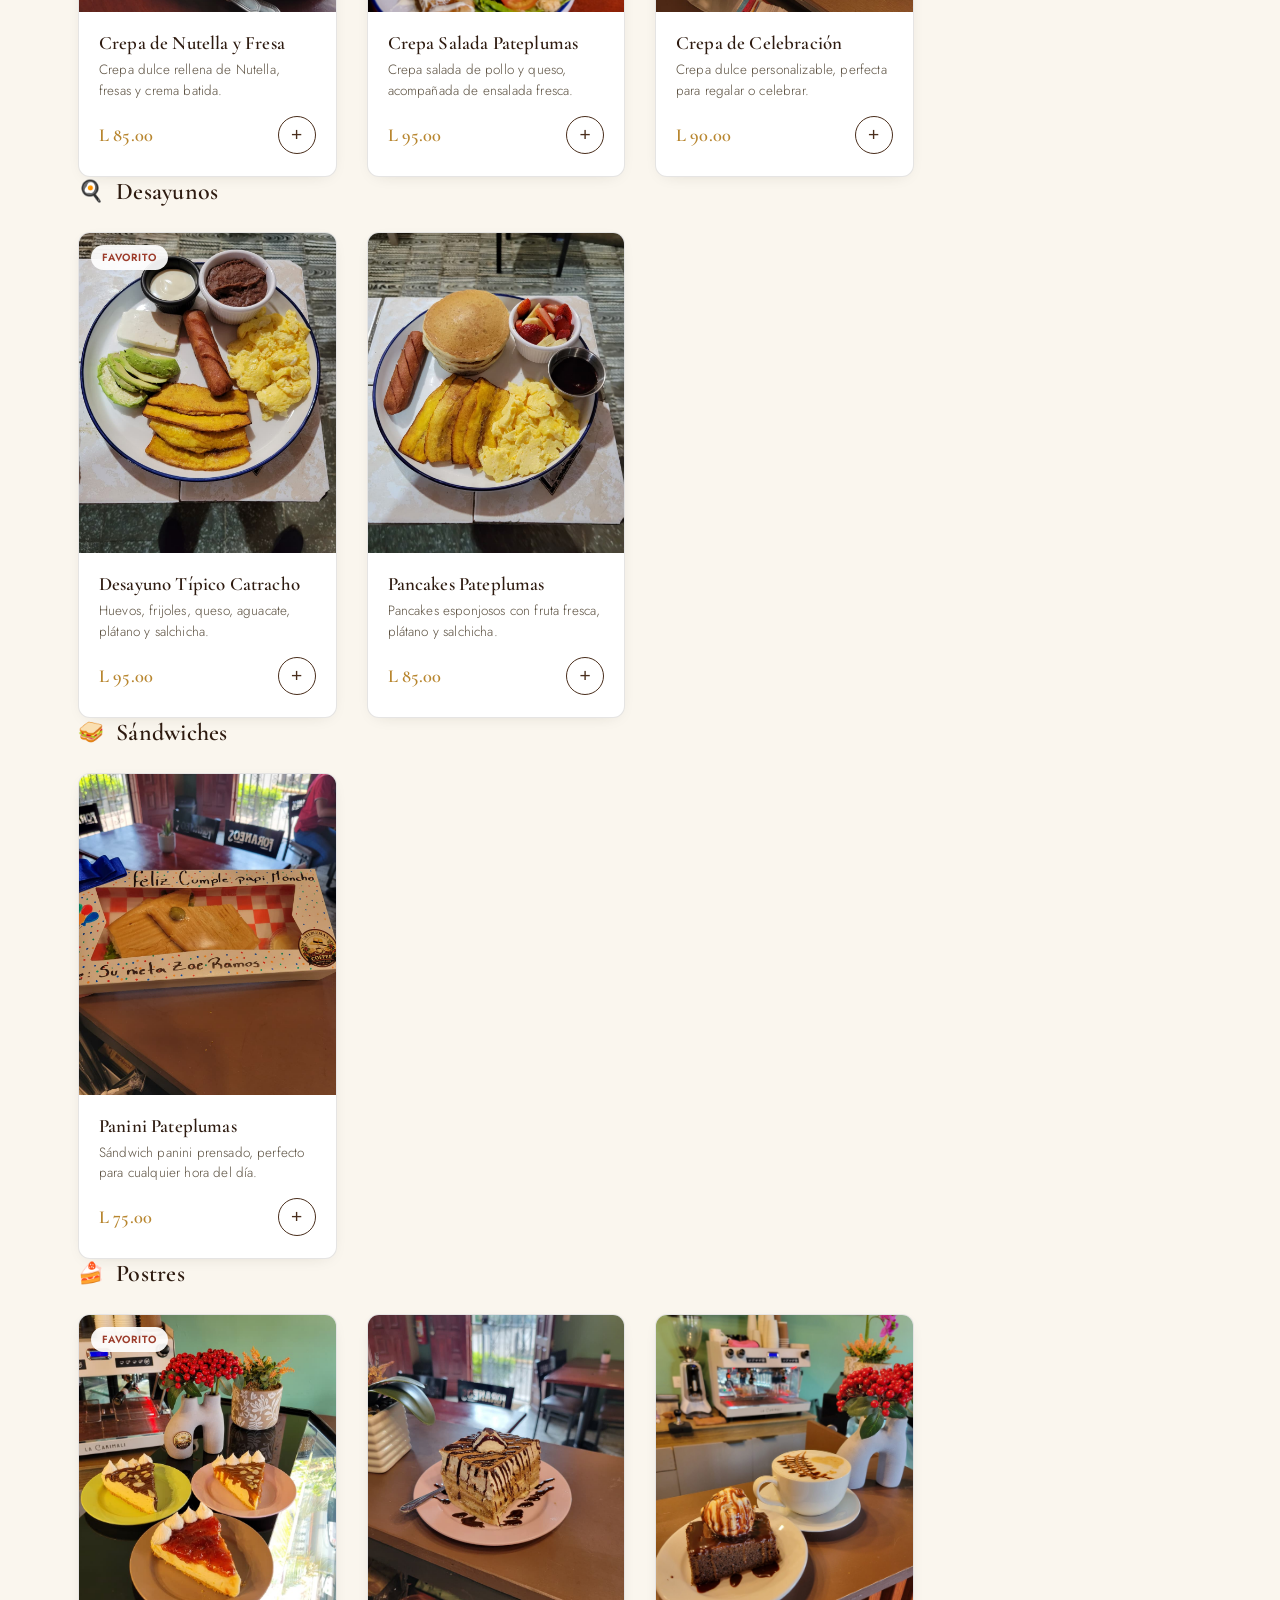
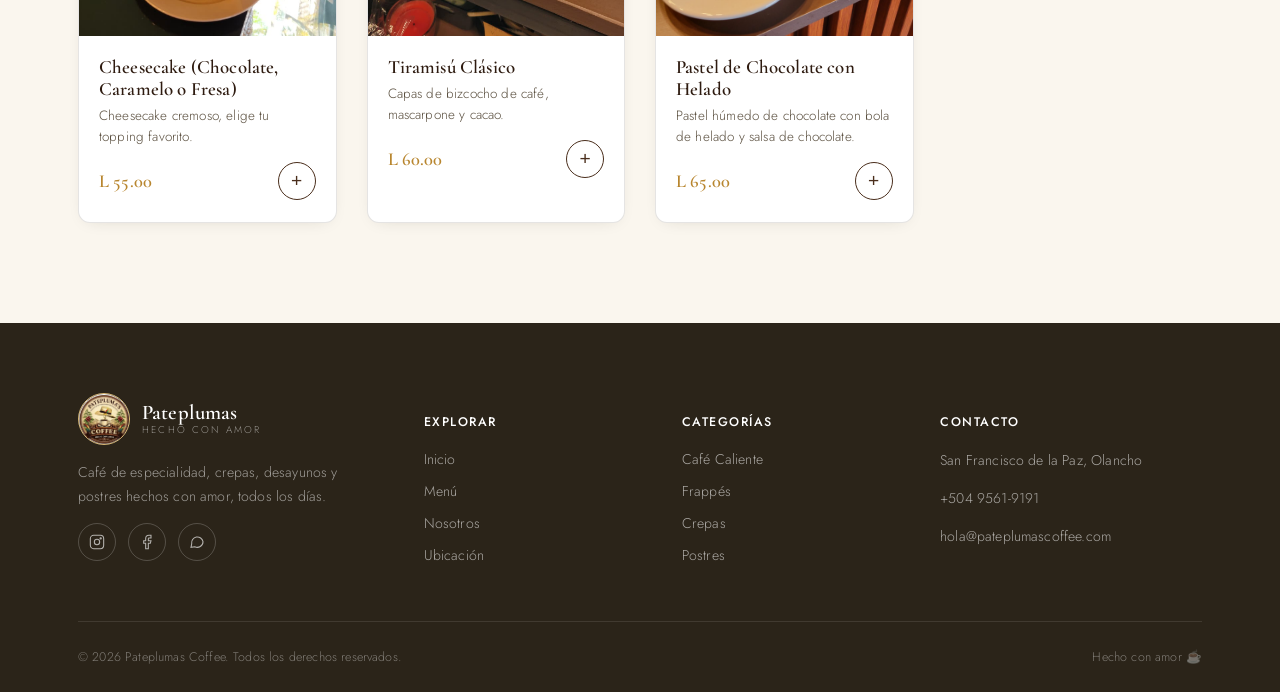
==== commit 09884596: "Agrega cache-busting a CSS/JS para forzar actualización en móviles Los navegadores móviles cachean a" ====
--- a/menu.html
+++ b/menu.html
@@ -9,7 +9,7 @@
 <link rel="preconnect" href="https://fonts.googleapis.com" />
 <link rel="preconnect" href="https://fonts.gstatic.com" crossorigin />
 <link href="https://fonts.googleapis.com/css2?family=Cormorant+Garamond:ital,wght@0,500;0,600;0,700;1,500&family=Jost:wght@300;400;500;600&display=swap" rel="stylesheet" />
-<link rel="stylesheet" href="assets/css/style.css" />
+<link rel="stylesheet" href="assets/css/style.css?v=2" />
 </head>
 <body>
 
@@ -233,8 +233,8 @@
 
 <div class="toast" id="toast"></div>
 
-<script src="assets/js/data.js"></script>
-<script src="assets/js/app.js"></script>
+<script src="assets/js/data.js?v=2"></script>
+<script src="assets/js/app.js?v=2"></script>
 <script>
   document.addEventListener("DOMContentLoaded", () => {
     // Construir filtros por categoría dinámicamente
--- a/assets/css/style.css
+++ b/assets/css/style.css
@@ -1172,6 +1172,7 @@
 
 .drawer-body {
   flex: 1;
+  min-height: 0;
   overflow-y: auto;
   padding: 20px 26px;
 }
@@ -1284,7 +1285,12 @@
    CHECKOUT FLOW (dentro del drawer)
    ========================================================= */
 .checkout-step { display: none; }
-.checkout-step.active { display: block; }
+.checkout-step.active {
+  display: flex;
+  flex-direction: column;
+  flex: 1;
+  min-height: 0;
+}
 
 .step-back {
   display: inline-flex;
@@ -1512,7 +1518,14 @@
 }
 
 @media (max-width: 760px) {
-  .site-header .container { position: relative; }
+  .site-header .container { position: relative; padding: 0 16px; }
+  .brand { gap: 8px; }
+  .brand img { height: 40px; width: 40px; }
+  .brand-text .name { font-size: 1.05rem; }
+  .brand-text .tag { display: none; }
+  .header-actions { gap: 8px; }
+  .header-actions .icon-btn { width: 36px; height: 36px; }
+  .header-actions .btn.btn-sm { padding: 8px 14px; font-size: 0.68rem; }
   .main-nav {
     display: none;
     position: absolute;
